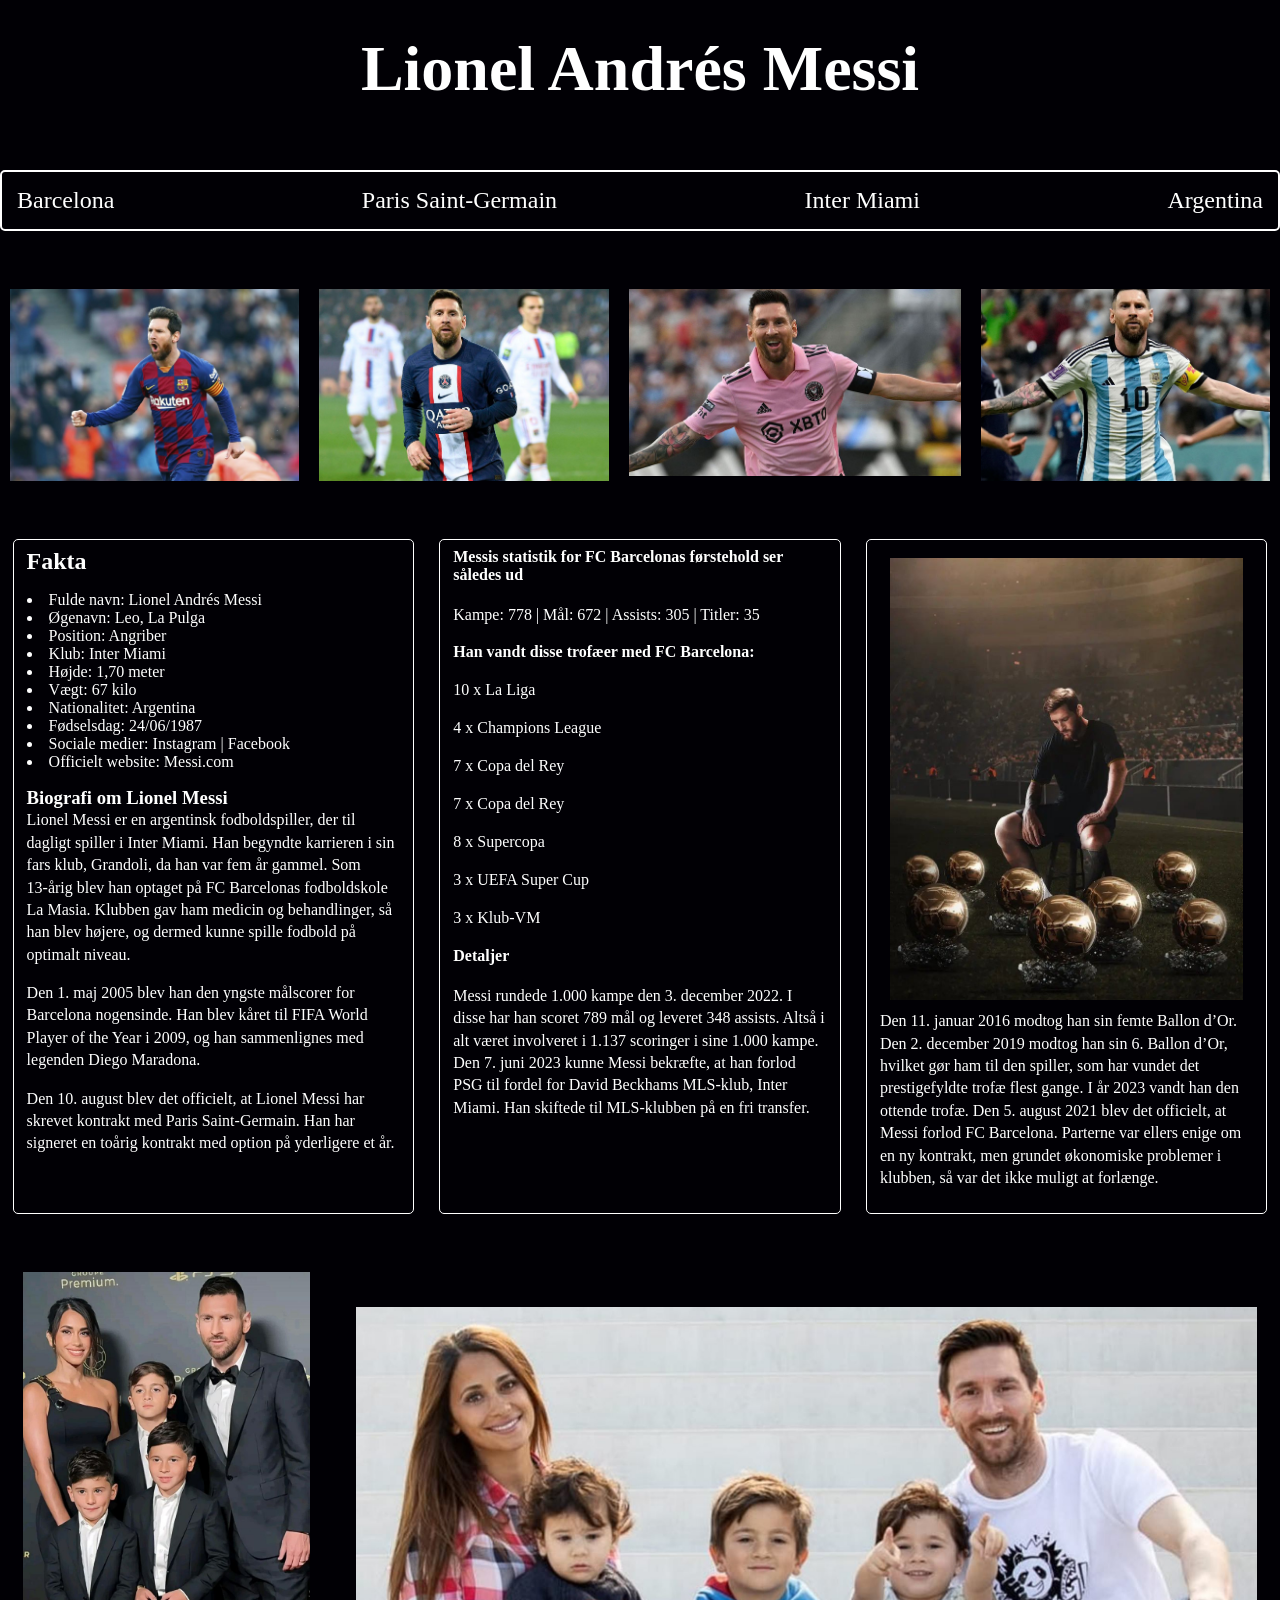
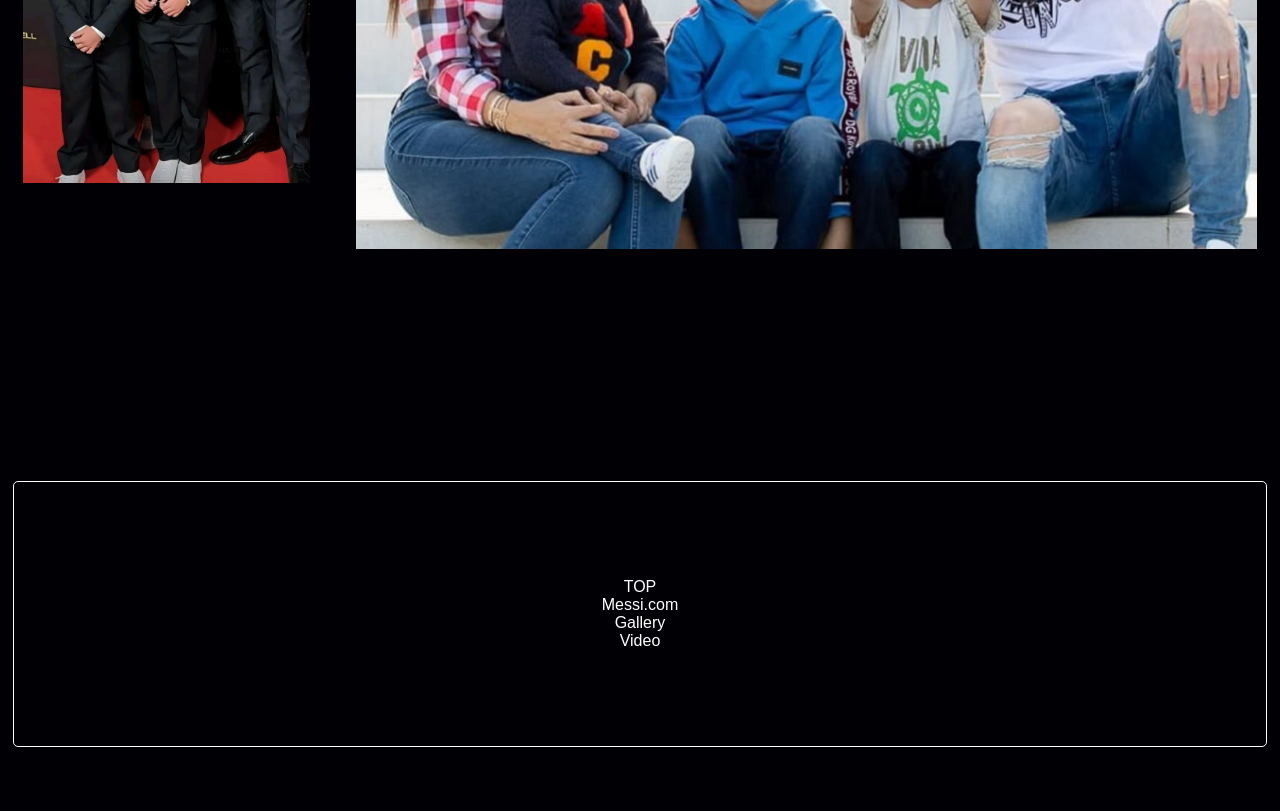
==== Messi_site/index.html @ be4ddac8 "First commit" ====
<!doctype html>
<html>

<head>
    <meta charset="UTF-8">
    <title>Lionel Messi</title>
    <link rel="stylesheet" type="text/css" href="Messi.css">
    <link rel="stylesheet" type="text/css" href="vid.css">
    <meta name="viewport" content="width=device-width, initial-scale=1.0">
</head>

<body>
    <div id="wrapper">

        <header>
            <h1> Lionel Andrés Messi</h1>
        </header>

        <nav>
            <ul>
                <li><a href="#">Barcelona</a></li>
                <li><a href="#"> Paris Saint-Germain</a></li>
                <li><a href="#">Inter Miami</a></li>
                <li><a href="#">Argentina</a></li>
            </ul>
        </nav>

        <main>
            <section>
                <div><img src="images/download.jpg" alt="barcelona"></div>
                <div><img src="images/230403095141-01-lionel-messi-booed-psg-040223.jpg" alt="PSG"></div>
                <div><img src="images/230816151359-lionel-messi-inter-miami.jpg" alt="Inter Miami"></div>
                <div><img src="images/skysports-lionel-messi-argentina_5995834.jpg" alt="Argentina"></div>
            </section>

            <article>
                <div class="flex1">
                    <h2> Fakta</h2>
                    <p>
                        <li> Fulde navn: Lionel Andrés Messi </li>
                        <li>Øgenavn: Leo, La Pulga </li>
                        <li> Position: Angriber </li>
                        <li>Klub: Inter Miami </li>
                        <li>Højde: 1,70 meter </li>
                        <li>Vægt: 67 kilo</li>
                        <li> Nationalitet: Argentina</li>
                        <li> Fødselsdag: 24/06/1987</li>
                        <li>Sociale medier: Instagram | Facebook</li>
                        <li>Officielt website: Messi.com </li>
                    </p>
                    <h3>Biografi om Lionel Messi</h3>

                    <p> Lionel Messi er en argentinsk fodboldspiller, der til dagligt spiller i Inter Miami. Han
                        begyndte
                        karrieren i
                        sin fars klub, Grandoli, da han var fem år gammel. Som 13-årig blev han optaget på FC Barcelonas
                        fodboldskole La Masia. Klubben gav ham medicin og
                        behandlinger, så han blev højere, og dermed kunne spille fodbold på optimalt niveau.

                    <p>
                        Den 1. maj 2005 blev han den yngste målscorer for Barcelona nogensinde. Han blev kåret til FIFA
                        World
                        Player of
                        the Year i 2009, og han sammenlignes med legenden Diego Maradona.
                    </p>

                    <p>
                        Den 10. august blev det officielt, at Lionel Messi har skrevet kontrakt med Paris Saint-Germain.
                        Han har signeret en toårig kontrakt med option på yderligere et år.
                    </p>

                </div>

                <div class="flex1">
                    <h4> Messis statistik for FC Barcelonas førstehold ser således ud</h4>

                    <p>
                        Kampe: 778 | Mål: 672 | Assists: 305 | Titler: 35
                    </p>

                    <h4>Han vandt disse trofæer med FC Barcelona:
                    </h4>

                    <ul>10 x La Liga </ul>
                    <ul>4 x Champions League </ul>
                    <ul>7 x Copa del Rey </ul>
                    <ul> 7 x Copa del Rey</ul>
                    <ul>8 x Supercopa </ul>
                    <ul>3 x UEFA Super Cup </ul>
                    <ul> 3 x Klub-VM </ul>

                    <h4>Detaljer</h4>

                    <p> Messi rundede 1.000 kampe den 3. december 2022. I disse har han scoret 789 mål og leveret 348
                        assists.
                        Altså i
                        alt været involveret i 1.137 scoringer i sine 1.000 kampe.

                        Den 7. juni 2023 kunne Messi bekræfte, at han forlod PSG til fordel for David Beckhams MLS-klub,
                        Inter
                        Miami.
                        Han skiftede til MLS-klubben på en fri transfer.
                    </p>
                </div>

                <div class="flex1">
                    <img src="images/7fdd337ec99fa6b82f56f2049040957b.jpg" width="450" height="705"
                        alt="Messi Balandor" />

                    <p>
                        Den 11. januar 2016 modtog han sin femte Ballon d’Or. Den 2. december 2019 modtog han sin 6.
                        Ballon d’Or, hvilket gør ham til den spiller, som har vundet det prestigefyldte trofæ flest
                        gange. I år 2023 vandt han den ottende trofæ. Den 5. august 2021 blev det officielt, at Messi
                        forlod FC Barcelona. Parterne var ellers enige om en ny kontrakt, men grundet økonomiske
                        problemer i klubben, så var det ikke muligt at forlænge.


                    </p>
                </div>
            </article>

            <section>
                <div class="flex1">
                    <img src="images/be1636845198751e6fae6a0f4adbdb58.jpg" alt="Family 1">
                </div>
                <div class="flex3">
                    <img src="images/11982286-0-image-a-85_1554678627989.jpg" alt="Family 1">
                </div>
            </section>
        </main>

        <footer>
            <a href="#" class="top">TOP</a>
            <a href="https://messi.com/" target="_blank" class="home-link">Messi.com</a>
            <a href="gallery.html"> Gallery</a>
            <a href="vid.html">Video </a>
        </footer>

    </div> <!-- end wrapper -->
</body>

</html>
---- Messi_site/Messi.css ----
@charset "utf-8";
/* CSS Document */
@import url(standard_flex.css);
body{
	background-color: #010005;
}
#wrapper{
	max-width:1280px;
	margin:0 auto;
	font-family:Cambria, Hoefler Text, Liberation Serif, Times, Times New Roman, serif;
	color:#FFF;
    overflow:auto;
}
h1{
	text-align:center;
	font-size:4em;
	margin:0.5em 0 1em;
}
nav{
	font-size:1.5em;
	margin-bottom:2em;
	
}
nav ul{
	/*display:???			
	justify-content: ???*/
	display: flex;
	justify-content: space-between;
	list-style: none;
}

a{
	color:#FFF;
	text-decoration: none;
}

section, article{
	/*display:???			
	justify-content: ???*/
	display: flex;
	justify-content: space-around;
	margin-bottom:2em;
	flex-direction: row;
}

div img {
  width: 100%;       /* fylder hele bredden af boksen */
  height: auto;      /* husk auto */
  
}


  h1,h2,h3,h4 { font-family:"Amatic sc", cursive;
}
img {
	width: 100%;
	height: auto; /* <--- husk auto ---- */
	object-fit: cover;
	display: flex;
	justify-content: space-around;
	margin: auto;
	padding: 10px;
}

article .flex1{
	margin:1em 1%;
	padding:0.5em 1%;
	border:solid 1px #FFF;			/* <--- FOR AT VISE EQUAL HEIGHT COLUMNS ---- */
	border-radius:5px;
}
p{
 line-height:1.4;                    /*<--- linjeafstand ---- */
}

h4 {
	margin-bottom: 20px;
}

div ul {
	margin-bottom: 20px;
}



body nav ul {

	border: 2px solid #ffffff ;      /* boksen rundt om alt */
  padding: 15px;                /* luft inde i boksen */
  background-color: #010005;     /* evt. baggrundsfarve */
  border-radius:5px;          /* runde hjørner (valgfrit) */
  width: 100%;                  /* fyld hele bredden */
  box-sizing: 100px;      
}
footer {
	margin:4em 1%;
	padding:6em;
	border:solid 1px #FFF;
	text-align:center;
	border-radius:5px;
	font-family: sans-serif;
	display: flex;
	flex-direction: column;
}




/* ------- MEDIA QUERIES: ----------*/
---- Messi_site/vid.css ----
.flex3 {
    position: relative;
    padding-bottom: 56.25%; /* - for 16:9 video*/
    /*padding-bottom: 75%;*/  /* - for 4:3 video*/
    padding-top: 35px;
    height: 0;
    overflow: hidden;
}
.flex3 iframe {
    position: absolute;
    top:0;
    left: 0;
    width: 100%;
    height: 100%;
    border: none; 
}
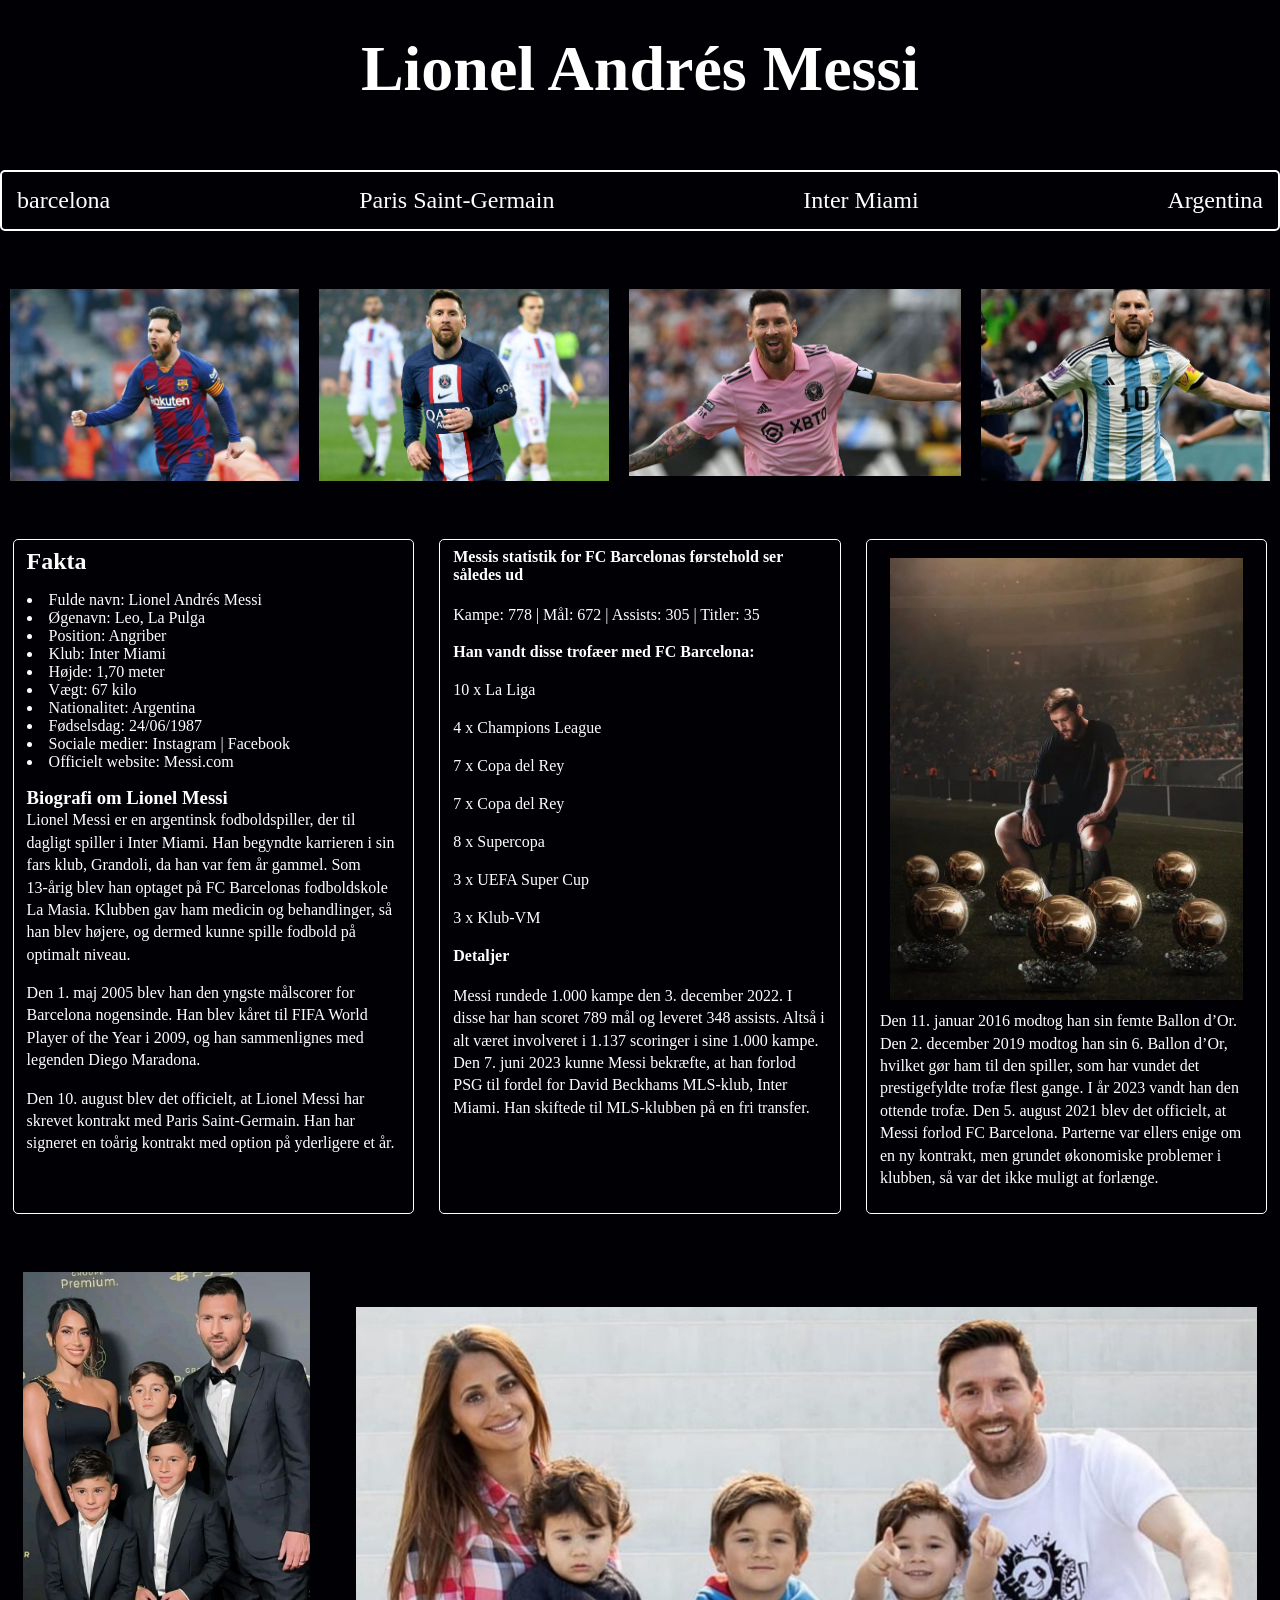
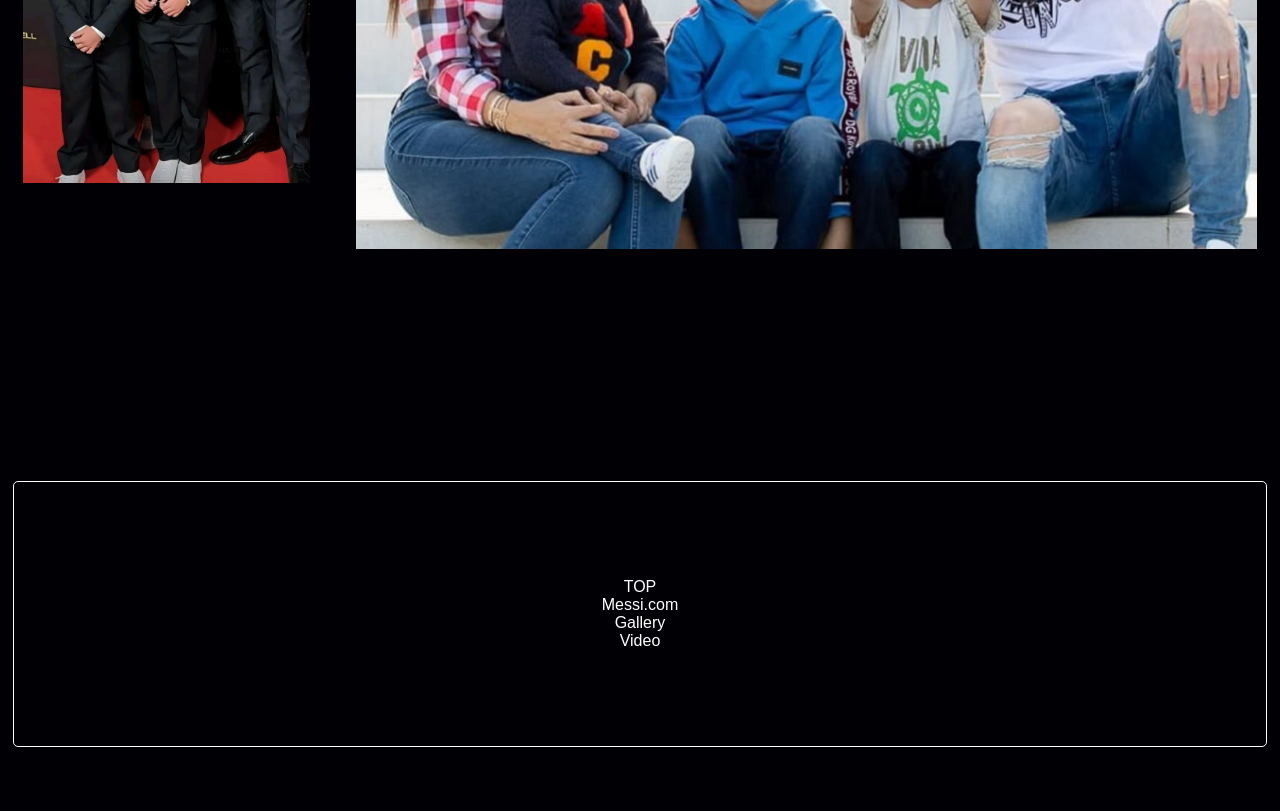
==== commit 52639815: "Update index.html" ====
--- a/Messi_site/index.html
+++ b/Messi_site/index.html
@@ -18,7 +18,7 @@
 
         <nav>
             <ul>
-                <li><a href="#">Barcelona</a></li>
+                <li><a href="#">barcelona</a></li>
                 <li><a href="#"> Paris Saint-Germain</a></li>
                 <li><a href="#">Inter Miami</a></li>
                 <li><a href="#">Argentina</a></li>
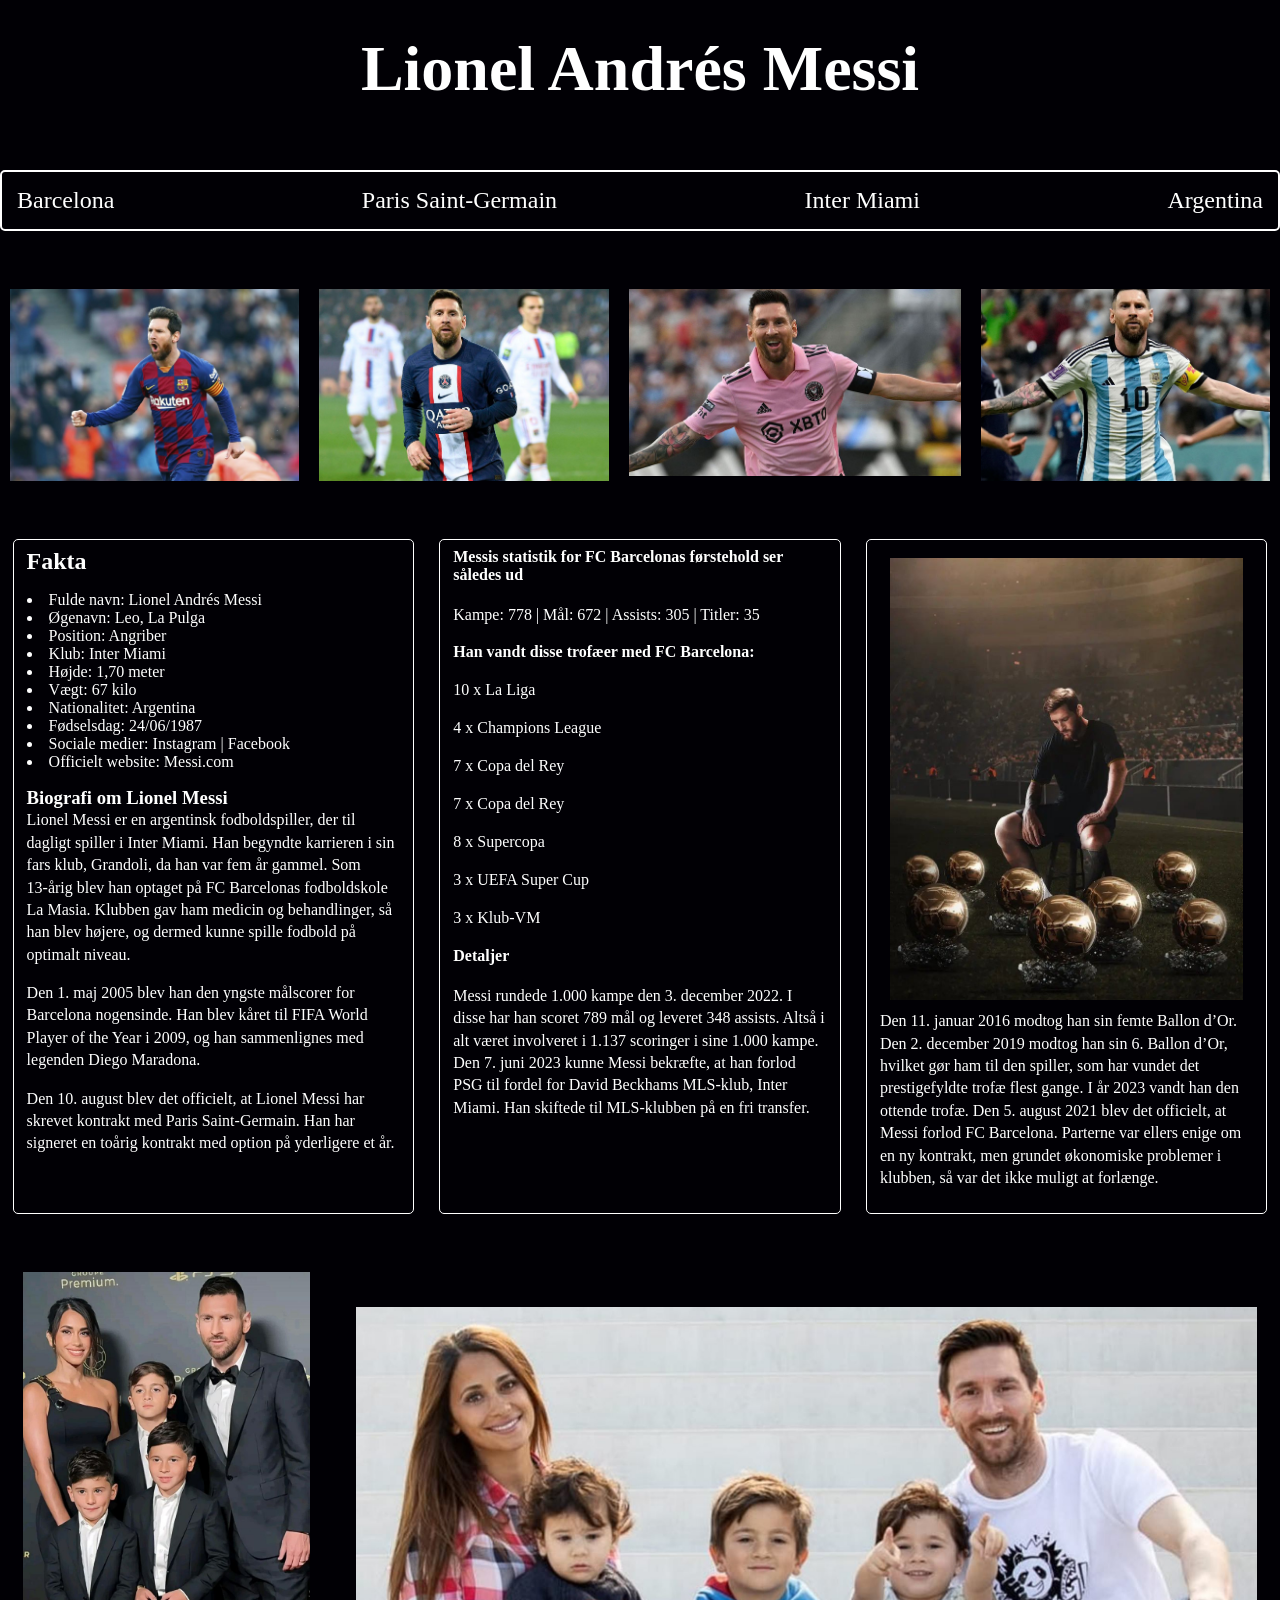
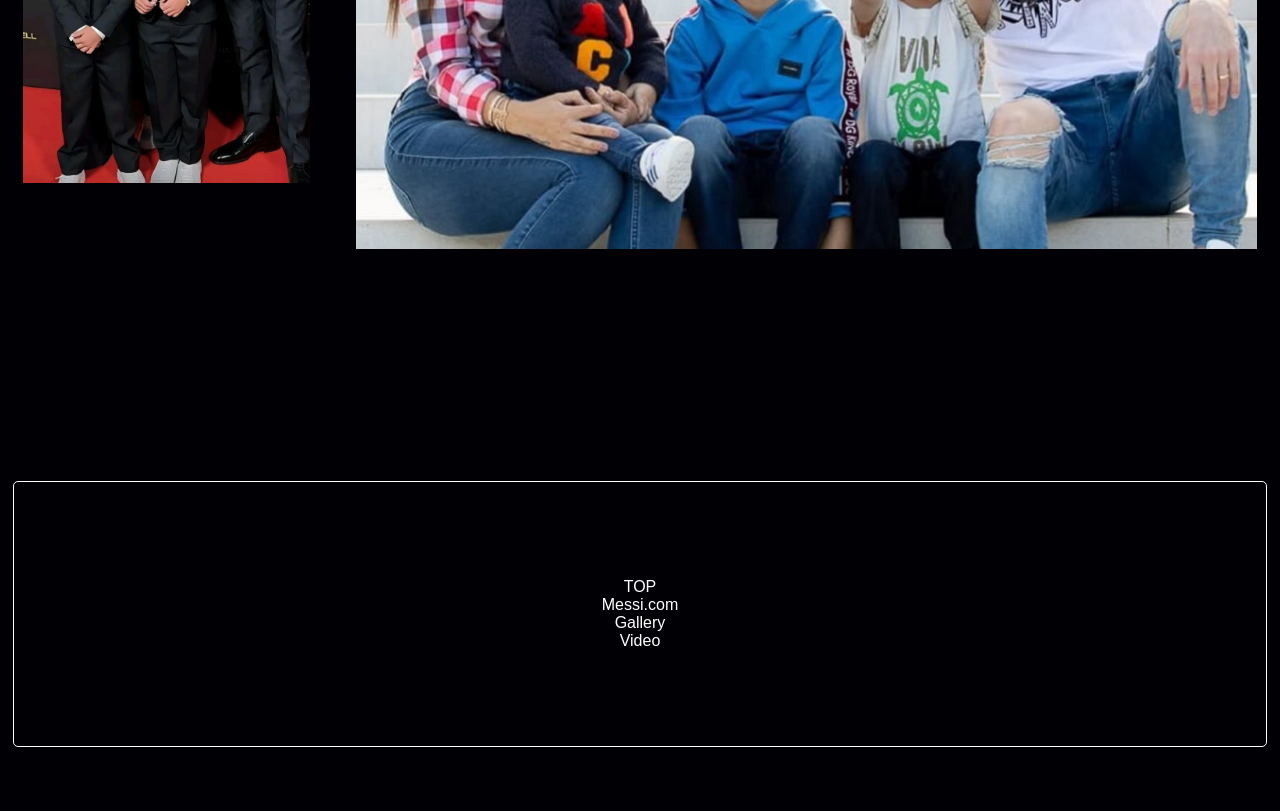
==== commit e7a233d1: "Update index.html" ====
--- a/Messi_site/index.html
+++ b/Messi_site/index.html
@@ -18,7 +18,7 @@
 
         <nav>
             <ul>
-                <li><a href="#">barcelona</a></li>
+                <li><a href="#">Barcelona</a></li>
                 <li><a href="#"> Paris Saint-Germain</a></li>
                 <li><a href="#">Inter Miami</a></li>
                 <li><a href="#">Argentina</a></li>
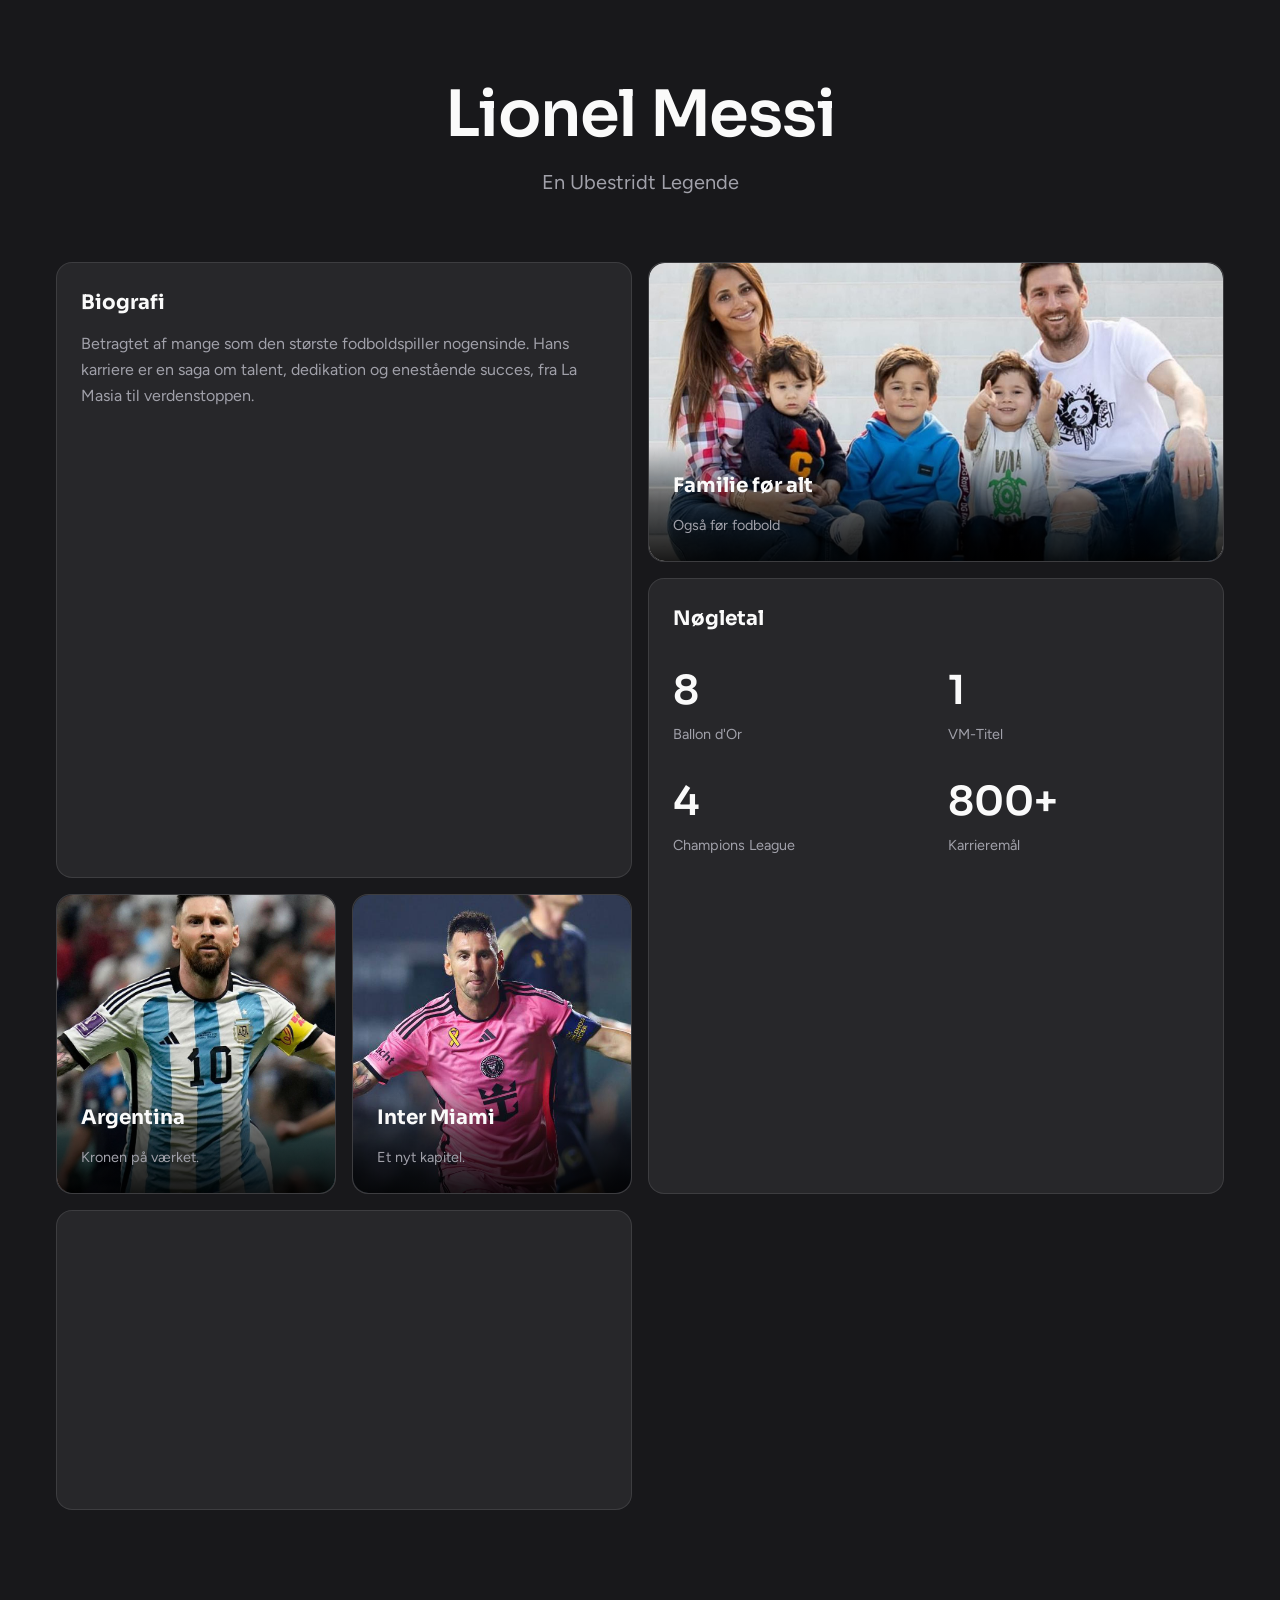
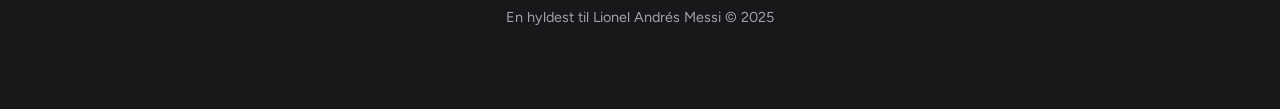
==== commit 66249240: "yes" ====
--- a/Messi_site/index.html
+++ b/Messi_site/index.html
@@ -1,142 +1,73 @@
 <!doctype html>
-<html>
-
+<html lang="da">
 <head>
     <meta charset="UTF-8">
-    <title>Lionel Messi</title>
-    <link rel="stylesheet" type="text/css" href="Messi.css">
-    <link rel="stylesheet" type="text/css" href="vid.css">
     <meta name="viewport" content="width=device-width, initial-scale=1.0">
+    <title>Lionel Messi | The 2025 Edition</title>
+    <link rel="stylesheet" href="style.css">
+    <link rel="preconnect" href="https://fonts.googleapis.com">
+    <link rel="preconnect" href="https://fonts.gstatic.com" crossorigin>
+    <link href="https://fonts.googleapis.com/css2?family=Figtree:wght@400;600&family=Sora:wght@600&display=swap" rel="stylesheet">
 </head>
-
 <body>
-    <div id="wrapper">
-
-        <header>
-            <h1> Lionel Andrés Messi</h1>
+    <div class="container">
+        <header class="main-header">
+            <h1>Lionel Messi</h1>
+            <h2>En Ubestridt Legende</h2>
         </header>
 
-        <nav>
-            <ul>
-                <li><a href="#">Barcelona</a></li>
-                <li><a href="#"> Paris Saint-Germain</a></li>
-                <li><a href="#">Inter Miami</a></li>
-                <li><a href="#">Argentina</a></li>
-            </ul>
-        </nav>
+        <main class="bento-grid">
+            
+            <div class="bento-item" id="bio">
+                <h3>Biografi</h3>
+                <p>Betragtet af mange som den største fodboldspiller nogensinde. Hans karriere er en saga om talent, dedikation og enestående succes, fra La Masia til verdenstoppen.</p>
+            </div>
 
-        <main>
-            <section>
-                <div><img src="images/download.jpg" alt="barcelona"></div>
-                <div><img src="images/230403095141-01-lionel-messi-booed-psg-040223.jpg" alt="PSG"></div>
-                <div><img src="images/230816151359-lionel-messi-inter-miami.jpg" alt="Inter Miami"></div>
-                <div><img src="images/skysports-lionel-messi-argentina_5995834.jpg" alt="Argentina"></div>
-            </section>
+            <div class="bento-item has-image" id="barcelona">
+                <img src="images/11982286-0-image-a-85_1554678627989.jpg" alt="Familien Messi">s
+                <div class="card-content">
+                    <h3>Familie før alt</h3>
+                    <p>Også før fodbold</p>
+                </div>
+            </div>
 
-            <article>
-                <div class="flex1">
-                    <h2> Fakta</h2>
-                    <p>
-                        <li> Fulde navn: Lionel Andrés Messi </li>
-                        <li>Øgenavn: Leo, La Pulga </li>
-                        <li> Position: Angriber </li>
-                        <li>Klub: Inter Miami </li>
-                        <li>Højde: 1,70 meter </li>
-                        <li>Vægt: 67 kilo</li>
-                        <li> Nationalitet: Argentina</li>
-                        <li> Fødselsdag: 24/06/1987</li>
-                        <li>Sociale medier: Instagram | Facebook</li>
-                        <li>Officielt website: Messi.com </li>
-                    </p>
-                    <h3>Biografi om Lionel Messi</h3>
+            <div class="bento-item" id="stats">
+                <h3>Nøgletal</h3>
+                <div class="stat-grid">
+                    <div><span>8</span><p>Ballon d'Or</p></div>
+                    <div><span>1</span><p>VM-Titel</p></div>
+                    <div><span>4</span><p>Champions League</p></div>
+                    <div><span>800+</span><p>Karrieremål</p></div>
+                </div>
+            </div>
+            
+            <div class="bento-item has-image" id="argentina">
+                 <img src="images/skysports-lionel-messi-argentina_5995834.jpg" alt="Messi jubler for Argentina">
+                 <div class="card-content">
+                    <h3>Argentina</h3>
+                    <p>Kronen på værket.</p>
+                </div>
+            </div>
 
-                    <p> Lionel Messi er en argentinsk fodboldspiller, der til dagligt spiller i Inter Miami. Han
-                        begyndte
-                        karrieren i
-                        sin fars klub, Grandoli, da han var fem år gammel. Som 13-årig blev han optaget på FC Barcelonas
-                        fodboldskole La Masia. Klubben gav ham medicin og
-                        behandlinger, så han blev højere, og dermed kunne spille fodbold på optimalt niveau.
+            <div class="bento-item has-image" id="miami">
+                 <img src="images/3ebc72e0-7320-11ef-ba9a-01dc5b04cf6a.jpg" alt="Messi i Inter Miami-trøje">
+                 <div class="card-content">
+                    <h3>Inter Miami</h3>
+                    <p>Et nyt kapitel.</p>
+                </div>
+            </div>
 
-                    <p>
-                        Den 1. maj 2005 blev han den yngste målscorer for Barcelona nogensinde. Han blev kåret til FIFA
-                        World
-                        Player of
-                        the Year i 2009, og han sammenlignes med legenden Diego Maradona.
-                    </p>
+            <div class="bento-item" id="video">
+                <div class="video-wrapper">
+                    <iframe src="https://www.youtube.com/embed/ysKktnd8KvU" allowfullscreen loading="lazy"></iframe>
+                </div>
+            </div>
 
-                    <p>
-                        Den 10. august blev det officielt, at Lionel Messi har skrevet kontrakt med Paris Saint-Germain.
-                        Han har signeret en toårig kontrakt med option på yderligere et år.
-                    </p>
-
-                </div>
-
-                <div class="flex1">
-                    <h4> Messis statistik for FC Barcelonas førstehold ser således ud</h4>
-
-                    <p>
-                        Kampe: 778 | Mål: 672 | Assists: 305 | Titler: 35
-                    </p>
-
-                    <h4>Han vandt disse trofæer med FC Barcelona:
-                    </h4>
-
-                    <ul>10 x La Liga </ul>
-                    <ul>4 x Champions League </ul>
-                    <ul>7 x Copa del Rey </ul>
-                    <ul> 7 x Copa del Rey</ul>
-                    <ul>8 x Supercopa </ul>
-                    <ul>3 x UEFA Super Cup </ul>
-                    <ul> 3 x Klub-VM </ul>
-
-                    <h4>Detaljer</h4>
-
-                    <p> Messi rundede 1.000 kampe den 3. december 2022. I disse har han scoret 789 mål og leveret 348
-                        assists.
-                        Altså i
-                        alt været involveret i 1.137 scoringer i sine 1.000 kampe.
-
-                        Den 7. juni 2023 kunne Messi bekræfte, at han forlod PSG til fordel for David Beckhams MLS-klub,
-                        Inter
-                        Miami.
-                        Han skiftede til MLS-klubben på en fri transfer.
-                    </p>
-                </div>
-
-                <div class="flex1">
-                    <img src="images/7fdd337ec99fa6b82f56f2049040957b.jpg" width="450" height="705"
-                        alt="Messi Balandor" />
-
-                    <p>
-                        Den 11. januar 2016 modtog han sin femte Ballon d’Or. Den 2. december 2019 modtog han sin 6.
-                        Ballon d’Or, hvilket gør ham til den spiller, som har vundet det prestigefyldte trofæ flest
-                        gange. I år 2023 vandt han den ottende trofæ. Den 5. august 2021 blev det officielt, at Messi
-                        forlod FC Barcelona. Parterne var ellers enige om en ny kontrakt, men grundet økonomiske
-                        problemer i klubben, så var det ikke muligt at forlænge.
-
-
-                    </p>
-                </div>
-            </article>
-
-            <section>
-                <div class="flex1">
-                    <img src="images/be1636845198751e6fae6a0f4adbdb58.jpg" alt="Family 1">
-                </div>
-                <div class="flex3">
-                    <img src="images/11982286-0-image-a-85_1554678627989.jpg" alt="Family 1">
-                </div>
-            </section>
         </main>
 
-        <footer>
-            <a href="#" class="top">TOP</a>
-            <a href="https://messi.com/" target="_blank" class="home-link">Messi.com</a>
-            <a href="gallery.html"> Gallery</a>
-            <a href="vid.html">Video </a>
+        <footer class="main-footer">
+            <p>En hyldest til Lionel Andrés Messi &copy; 2025</p>
         </footer>
-
-    </div> <!-- end wrapper -->
+    </div>
 </body>
-
 </html>
--- a/Messi_site/style.css
+++ b/Messi_site/style.css
@@ -0,0 +1,242 @@
+:root {
+   
+    --background: #18181B; 
+    --surface: #27272A;   
+    --text-primary: #FAFAFA;
+    --text-secondary: #A1A1AA; 
+    --border-color: rgba(250, 250, 250, 0.1);
+
+    --font-heading: 'Sora', sans-serif;
+    --font-body: 'Figtree', sans-serif;
+}
+
+@keyframes fadeInUp {
+    from {
+        opacity: 0;
+        transform: translateY(20px);
+    }
+    to {
+        opacity: 1;
+        transform: translateY(0);
+    }
+}
+
+* {
+    margin: 0;
+    padding: 0;
+    box-sizing: border-box;
+}
+
+body {
+    font-family: var(--font-body);
+    background-color: var(--background);
+    color: var(--text-primary);
+    line-height: 1.6;
+    -webkit-font-smoothing: antialiased;
+    text-rendering: optimizeSpeed;
+}
+
+.container {
+    max-width: 1200px;
+    margin: 0 auto;
+    padding: 2rem 1rem;
+}
+
+.main-header {
+    text-align: center;
+    margin-block: 2rem 4rem;
+}
+
+.main-header h1 {
+    font-family: var(--font-heading);
+    font-size: clamp(2.5rem, 5vw, 4rem); 
+    font-weight: 600;
+    letter-spacing: -0.02em;
+}
+
+.main-header h2 {
+    font-size: clamp(1rem, 2vw, 1.25rem);
+    font-weight: 400;
+    color: var(--text-secondary);
+}
+
+
+.bento-grid {
+    display: grid;
+    grid-template-columns: repeat(4, 1fr);
+    grid-auto-rows: minmax(300px, auto);
+    gap: 1rem;
+}
+
+.bento-item {
+    background-color: var(--surface);
+    border: 1px solid var(--border-color);
+    border-radius: 16px;
+    padding: 1.5rem;
+    position: relative;
+    overflow: hidden;
+    transition: background-color 0.3s ease, border-color 0.3s ease;
+    
+  
+    animation: fadeInUp 0.6s ease-out forwards;
+    opacity: 0; 
+}
+
+.bento-item:hover {
+    background-color: #2f2f33;
+    border-color: rgba(250, 250, 250, 0.2);
+}
+
+
+#bio {
+    grid-column: span 2;
+    grid-row: span 2;
+}
+#barcelona { grid-column: span 2; }
+#stats { grid-column: span 2; grid-row: span 2; }
+#argentina { grid-column: span 1; }
+#miami { grid-column: span 1; }
+#video { 
+    grid-column: span 2; 
+    padding: 0;
+    min-height: 300px;
+}
+
+/* Image cards styling */
+.has-image {
+    position: relative;
+    padding: 0;
+    display: flex;
+    flex-direction: column;
+    justify-content: flex-end;
+}
+
+.has-image::before {
+    content: '';
+    position: absolute;
+    top: 0;
+    left: 0;
+    width: 100%;
+    height: 100%;
+    background-image: inherit;
+    background-size: cover;
+    background-position: center;
+    filter: blur(20px);
+    opacity: 0.3;
+    z-index: 1;
+    border-radius: 16px;
+}
+
+.has-image img {
+    position: absolute;
+    top: 0;
+    left: 0;
+    width: 100%;
+    height: 100%;
+    object-fit: cover; 
+    object-position: center top; 
+    border-radius: 16px;
+    z-index: 2;
+}
+
+
+#barcelona img {
+    object-position: center center;
+}
+
+#argentina img {
+    object-position: center top;
+}
+
+#miami img {
+    object-position: center center;
+}
+
+.card-content {
+    position: relative;
+    z-index: 3;
+    padding: 1.5rem;
+    background: linear-gradient(to top, rgba(0,0,0,0.9) 0%, rgba(0,0,0,0.6) 50%, transparent 100%);
+    border-radius: 0 0 16px 16px;
+}
+
+.card-content h3 { 
+    font-family: var(--font-heading); 
+    font-size: 1.1rem;
+    margin-bottom: 0.5rem;
+}
+
+.card-content p { 
+    font-size: 0.9rem; 
+    color: var(--text-secondary); 
+}
+
+
+.bento-item h3 {
+    font-family: var(--font-heading);
+    margin-bottom: 0.75rem;
+    font-size: 1.25rem;
+}
+.bento-item p { 
+    color: var(--text-secondary); 
+}
+
+.stat-grid {
+    display: grid;
+    grid-template-columns: 1fr 1fr;
+    gap: 1.5rem;
+    margin-top: 1.5rem;
+}
+.stat-grid span {
+    font-size: 2.5rem;
+    font-weight: 600;
+    font-family: var(--font-heading);
+}
+.stat-grid p {
+    font-size: 0.9rem;
+    color: var(--text-secondary);
+}
+
+
+.video-wrapper {
+    position: relative;
+    width: 100%;
+    height: 100%;
+    min-height: 250px;
+}
+
+.video-wrapper iframe {
+    position: absolute;
+    top: 0;
+    left: 0;
+    width: 100%;
+    height: 100%;
+    border: none;
+    border-radius: 16px;
+}
+
+.main-footer {
+    text-align: center;
+    padding: 3rem 0;
+    margin-top: 3rem;
+    color: var(--text-secondary);
+    font-size: 0.9rem;
+}
+
+/* Responsivt design for mobil */
+@media (max-width: 768px) {
+    .container { 
+        padding: 1rem 0.5rem; 
+    }
+    .bento-grid {
+        grid-template-columns: 1fr; 
+    }
+   
+    .bento-item { 
+        grid-column: span 1 !important; 
+        grid-row: span 1 !important; 
+    }
+    #video {
+        min-height: 200px;
+    }
+}
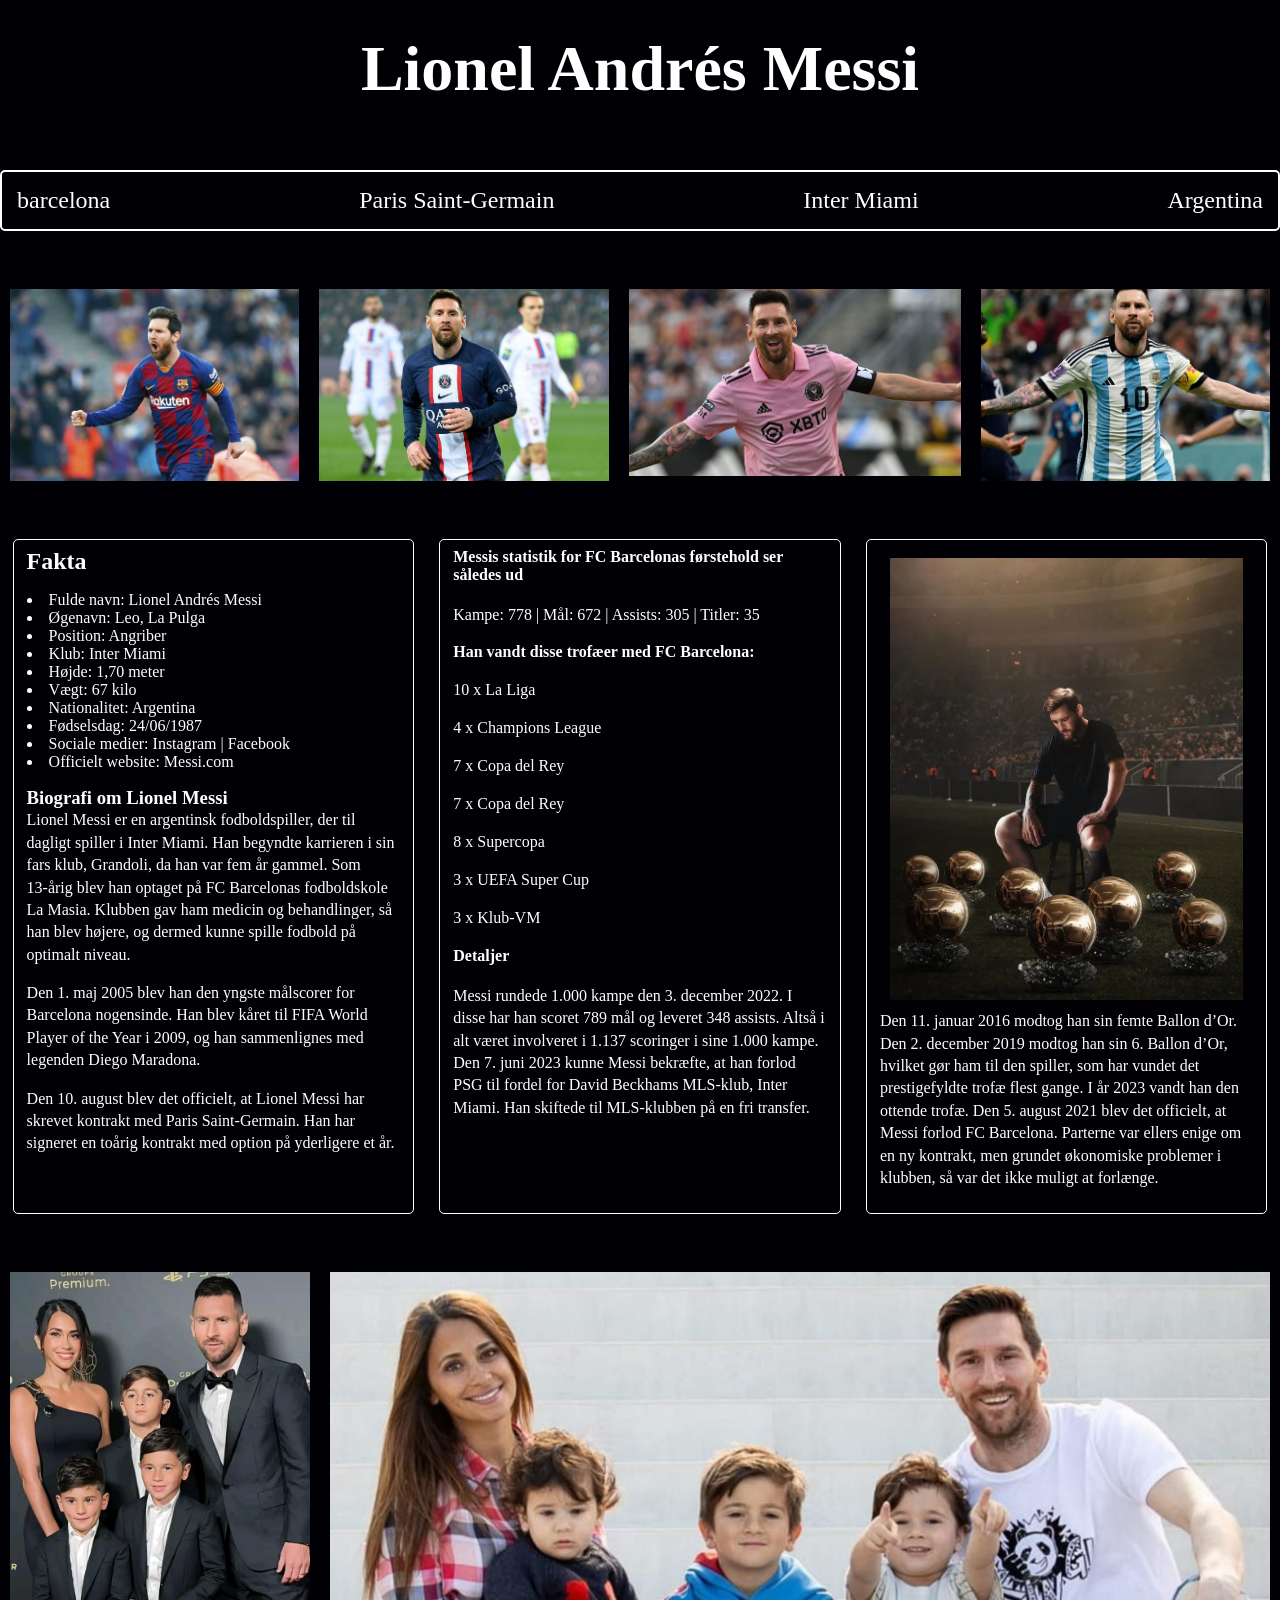
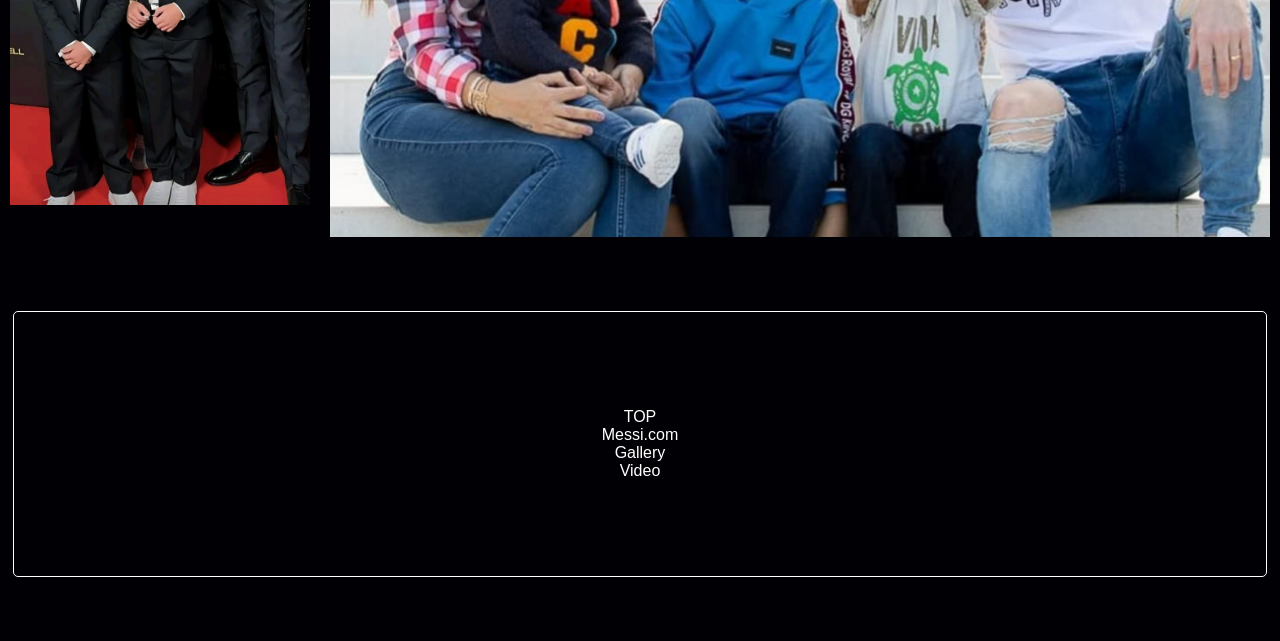
==== commit 821771e8: "Update index.html" ====
--- a/Messi_site/index.html
+++ b/Messi_site/index.html
@@ -1,73 +1,141 @@
 <!doctype html>
-<html lang="da">
+<html>
+
 <head>
     <meta charset="UTF-8">
+    <title>Lionel Messi</title>
+    <link rel="stylesheet" type="text/css" href="Messi.css">
     <meta name="viewport" content="width=device-width, initial-scale=1.0">
-    <title>Lionel Messi | The 2025 Edition</title>
-    <link rel="stylesheet" href="style.css">
-    <link rel="preconnect" href="https://fonts.googleapis.com">
-    <link rel="preconnect" href="https://fonts.gstatic.com" crossorigin>
-    <link href="https://fonts.googleapis.com/css2?family=Figtree:wght@400;600&family=Sora:wght@600&display=swap" rel="stylesheet">
 </head>
+
 <body>
-    <div class="container">
-        <header class="main-header">
-            <h1>Lionel Messi</h1>
-            <h2>En Ubestridt Legende</h2>
+    <div id="wrapper">
+
+        <header>
+            <h1> Lionel Andrés Messi</h1>
         </header>
 
-        <main class="bento-grid">
-            
-            <div class="bento-item" id="bio">
-                <h3>Biografi</h3>
-                <p>Betragtet af mange som den største fodboldspiller nogensinde. Hans karriere er en saga om talent, dedikation og enestående succes, fra La Masia til verdenstoppen.</p>
-            </div>
+        <nav>
+            <ul>
+                <li><a href="#">barcelona</a></li>
+                <li><a href="#"> Paris Saint-Germain</a></li>
+                <li><a href="#">Inter Miami</a></li>
+                <li><a href="#">Argentina</a></li>
+            </ul>
+        </nav>
 
-            <div class="bento-item has-image" id="barcelona">
-                <img src="images/11982286-0-image-a-85_1554678627989.jpg" alt="Familien Messi">s
-                <div class="card-content">
-                    <h3>Familie før alt</h3>
-                    <p>Også før fodbold</p>
+        <main>
+            <section>
+                <div><img src="images/download.jpg" alt="barcelona"></div>
+                <div><img src="images/230403095141-01-lionel-messi-booed-psg-040223.jpg" alt="PSG"></div>
+                <div><img src="images/230816151359-lionel-messi-inter-miami.jpg" alt="Inter Miami"></div>
+                <div><img src="images/skysports-lionel-messi-argentina_5995834.jpg" alt="Argentina"></div>
+            </section>
+
+            <article>
+                <div class="flex1">
+                    <h2> Fakta</h2>
+                    <p>
+                        <li> Fulde navn: Lionel Andrés Messi </li>
+                        <li>Øgenavn: Leo, La Pulga </li>
+                        <li> Position: Angriber </li>
+                        <li>Klub: Inter Miami </li>
+                        <li>Højde: 1,70 meter </li>
+                        <li>Vægt: 67 kilo</li>
+                        <li> Nationalitet: Argentina</li>
+                        <li> Fødselsdag: 24/06/1987</li>
+                        <li>Sociale medier: Instagram | Facebook</li>
+                        <li>Officielt website: Messi.com </li>
+                    </p>
+                    <h3>Biografi om Lionel Messi</h3>
+
+                    <p> Lionel Messi er en argentinsk fodboldspiller, der til dagligt spiller i Inter Miami. Han
+                        begyndte
+                        karrieren i
+                        sin fars klub, Grandoli, da han var fem år gammel. Som 13-årig blev han optaget på FC Barcelonas
+                        fodboldskole La Masia. Klubben gav ham medicin og
+                        behandlinger, så han blev højere, og dermed kunne spille fodbold på optimalt niveau.
+
+                    <p>
+                        Den 1. maj 2005 blev han den yngste målscorer for Barcelona nogensinde. Han blev kåret til FIFA
+                        World
+                        Player of
+                        the Year i 2009, og han sammenlignes med legenden Diego Maradona.
+                    </p>
+
+                    <p>
+                        Den 10. august blev det officielt, at Lionel Messi har skrevet kontrakt med Paris Saint-Germain.
+                        Han har signeret en toårig kontrakt med option på yderligere et år.
+                    </p>
+
                 </div>
-            </div>
 
-            <div class="bento-item" id="stats">
-                <h3>Nøgletal</h3>
-                <div class="stat-grid">
-                    <div><span>8</span><p>Ballon d'Or</p></div>
-                    <div><span>1</span><p>VM-Titel</p></div>
-                    <div><span>4</span><p>Champions League</p></div>
-                    <div><span>800+</span><p>Karrieremål</p></div>
+                <div class="flex1">
+                    <h4> Messis statistik for FC Barcelonas førstehold ser således ud</h4>
+
+                    <p>
+                        Kampe: 778 | Mål: 672 | Assists: 305 | Titler: 35
+                    </p>
+
+                    <h4>Han vandt disse trofæer med FC Barcelona:
+                    </h4>
+
+                    <ul>10 x La Liga </ul>
+                    <ul>4 x Champions League </ul>
+                    <ul>7 x Copa del Rey </ul>
+                    <ul> 7 x Copa del Rey</ul>
+                    <ul>8 x Supercopa </ul>
+                    <ul>3 x UEFA Super Cup </ul>
+                    <ul> 3 x Klub-VM </ul>
+
+                    <h4>Detaljer</h4>
+
+                    <p> Messi rundede 1.000 kampe den 3. december 2022. I disse har han scoret 789 mål og leveret 348
+                        assists.
+                        Altså i
+                        alt været involveret i 1.137 scoringer i sine 1.000 kampe.
+
+                        Den 7. juni 2023 kunne Messi bekræfte, at han forlod PSG til fordel for David Beckhams MLS-klub,
+                        Inter
+                        Miami.
+                        Han skiftede til MLS-klubben på en fri transfer.
+                    </p>
                 </div>
-            </div>
-            
-            <div class="bento-item has-image" id="argentina">
-                 <img src="images/skysports-lionel-messi-argentina_5995834.jpg" alt="Messi jubler for Argentina">
-                 <div class="card-content">
-                    <h3>Argentina</h3>
-                    <p>Kronen på værket.</p>
+
+                <div class="flex1">
+                    <img src="images/7fdd337ec99fa6b82f56f2049040957b.jpg" width="450" height="705"
+                        alt="Messi Balandor" />
+
+                    <p>
+                        Den 11. januar 2016 modtog han sin femte Ballon d’Or. Den 2. december 2019 modtog han sin 6.
+                        Ballon d’Or, hvilket gør ham til den spiller, som har vundet det prestigefyldte trofæ flest
+                        gange. I år 2023 vandt han den ottende trofæ. Den 5. august 2021 blev det officielt, at Messi
+                        forlod FC Barcelona. Parterne var ellers enige om en ny kontrakt, men grundet økonomiske
+                        problemer i klubben, så var det ikke muligt at forlænge.
+
+
+                    </p>
                 </div>
-            </div>
+            </article>
 
-            <div class="bento-item has-image" id="miami">
-                 <img src="images/3ebc72e0-7320-11ef-ba9a-01dc5b04cf6a.jpg" alt="Messi i Inter Miami-trøje">
-                 <div class="card-content">
-                    <h3>Inter Miami</h3>
-                    <p>Et nyt kapitel.</p>
+            <section>
+                <div class="flex1">
+                    <img src="images/be1636845198751e6fae6a0f4adbdb58.jpg" alt="Family 1">
                 </div>
-            </div>
-
-            <div class="bento-item" id="video">
-                <div class="video-wrapper">
-                    <iframe src="https://www.youtube.com/embed/ysKktnd8KvU" allowfullscreen loading="lazy"></iframe>
+                <div class="flex3">
+                    <img src="images/11982286-0-image-a-85_1554678627989.jpg" alt="Family 1">
                 </div>
-            </div>
-
+            </section>
         </main>
 
-        <footer class="main-footer">
-            <p>En hyldest til Lionel Andrés Messi &copy; 2025</p>
+        <footer>
+            <a href="#" class="top">TOP</a>
+            <a href="https://messi.com/" target="_blank" class="home-link">Messi.com</a>
+            <a href="gallery.html"> Gallery</a>
+            <a href="vid.html">Video </a>
         </footer>
-    </div>
+
+    </div> <!-- end wrapper -->
 </body>
+
 </html>
--- a/Messi_site/Messi.css
+++ b/Messi_site/Messi.css
@@ -0,0 +1,110 @@
+@charset "utf-8";
+/* CSS Document */
+@import url(standard_flex.css);
+body{
+	background-color: #010005;
+}
+#wrapper{
+	max-width:1280px;
+	margin:0 auto;
+	font-family:Cambria, Hoefler Text, Liberation Serif, Times, Times New Roman, serif;
+	color:#FFF;
+    overflow:auto;
+}
+h1{
+	text-align:center;
+	font-size:4em;
+	margin:0.5em 0 1em;
+}
+nav{
+	font-size:1.5em;
+	margin-bottom:2em;
+	
+}
+nav ul{
+	/*display:???			
+	justify-content: ???*/
+	display: flex;
+	justify-content: space-between;
+	list-style: none;
+}
+
+a{
+	color:#FFF;
+	text-decoration: none;
+}
+
+section, article{
+	/*display:???			
+	justify-content: ???*/
+	display: flex;
+	justify-content: space-around;
+	margin-bottom:2em;
+	flex-direction: row;
+}
+
+div img {
+  width: 100%;       /* fylder hele bredden af boksen */
+  height: auto;      /* husk auto */
+  
+}
+
+
+  h1,h2,h3,h4 { font-family:"Amatic sc", cursive;
+}
+img {
+	width: 100%;
+	height: auto; /* <--- husk auto ---- */
+	object-fit: cover;
+	display: flex;
+	justify-content: space-around;
+	margin: auto;
+	padding: 10px;
+}
+
+article .flex1{
+	margin:1em 1%;
+	padding:0.5em 1%;
+	border:solid 1px #FFF;			/* <--- FOR AT VISE EQUAL HEIGHT COLUMNS ---- */
+	border-radius:5px;
+}
+p{
+ line-height:1.4;                    /*<--- linjeafstand ---- */
+}
+
+h4 {
+	margin-bottom: 20px;
+}
+
+div ul {
+	margin-bottom: 20px;
+}
+
+
+
+body nav ul {
+
+	border: 2px solid #ffffff ;      /* boksen rundt om alt */
+  padding: 15px;                /* luft inde i boksen */
+  background-color: #010005;     /* evt. baggrundsfarve */
+  border-radius:5px;          /* runde hjørner (valgfrit) */
+  width: 100%;                  /* fyld hele bredden */
+  box-sizing: 100px;      
+}
+footer {
+	margin:4em 1%;
+	padding:6em;
+	border:solid 1px #FFF;
+	text-align:center;
+	border-radius:5px;
+	font-family: sans-serif;
+	display: flex;
+	flex-direction: column;
+}
+
+
+
+
+
+/* ------- MEDIA QUERIES: ----------*/
+
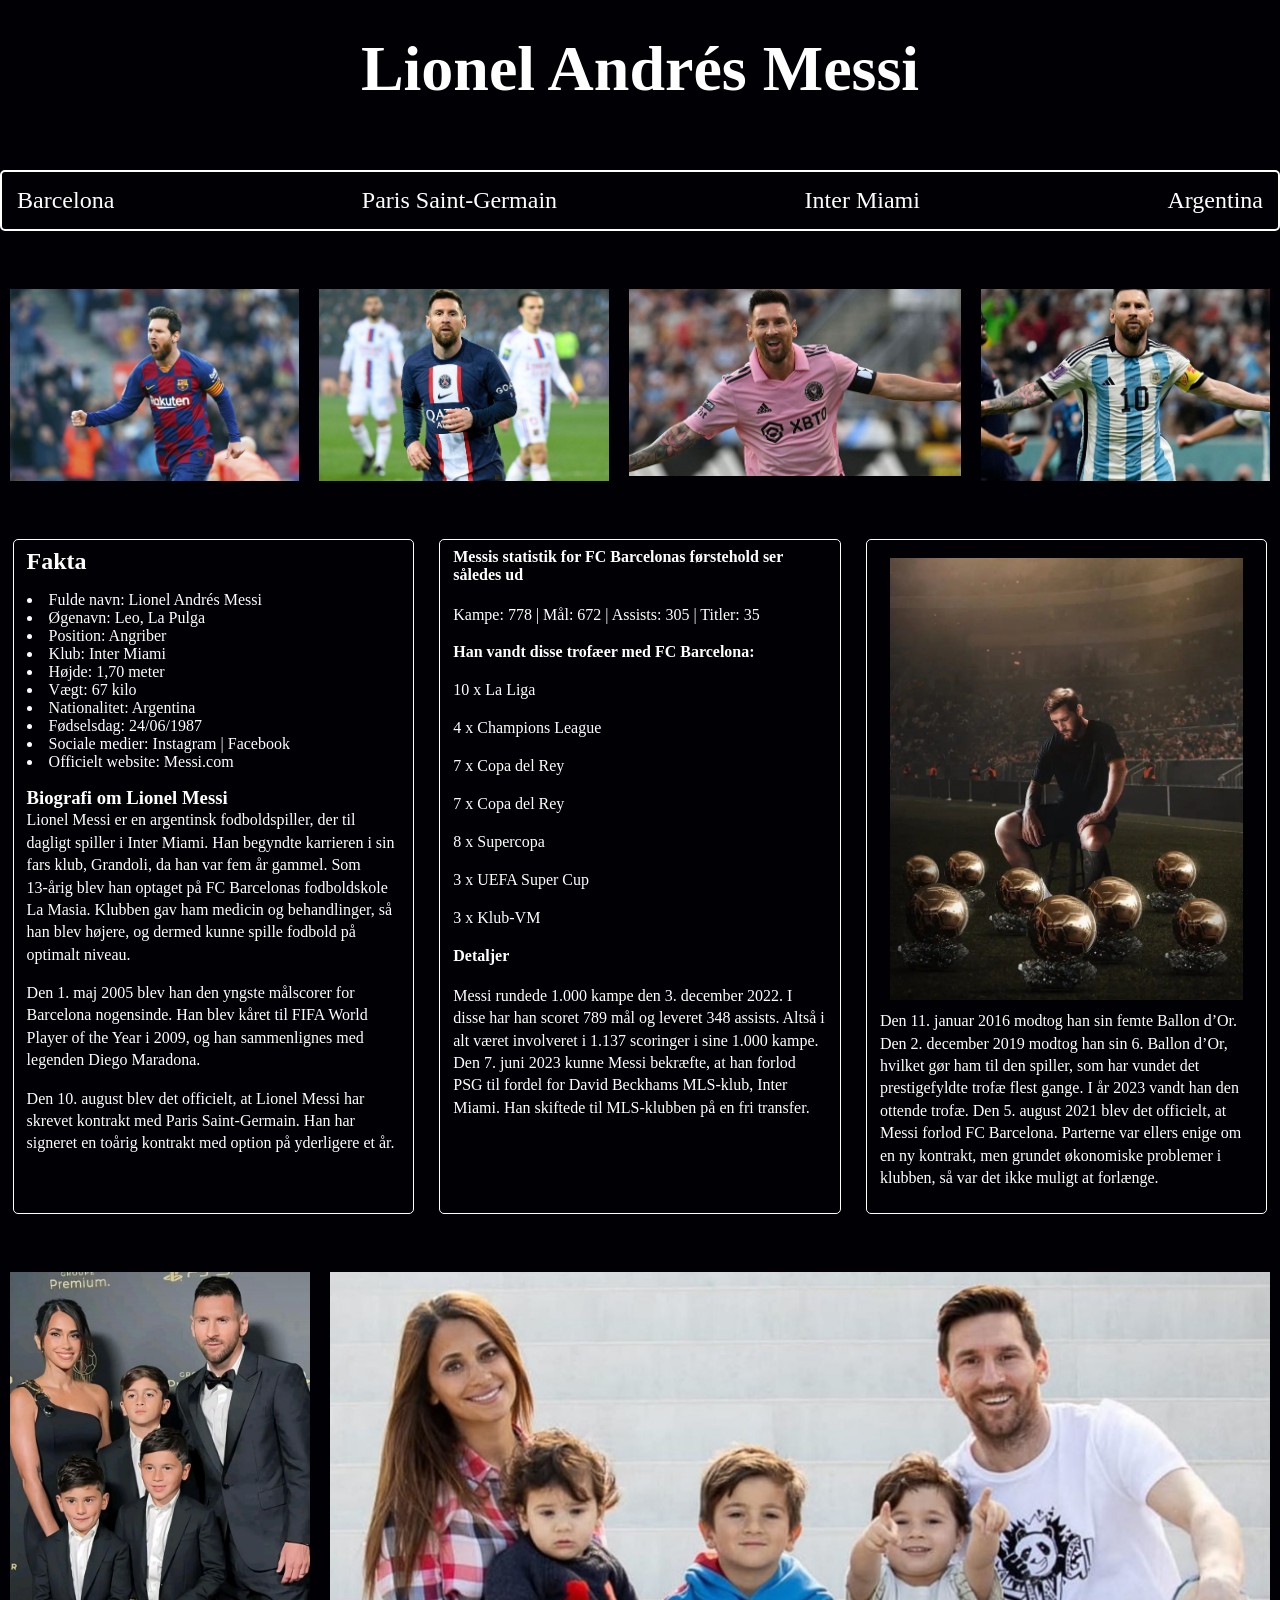
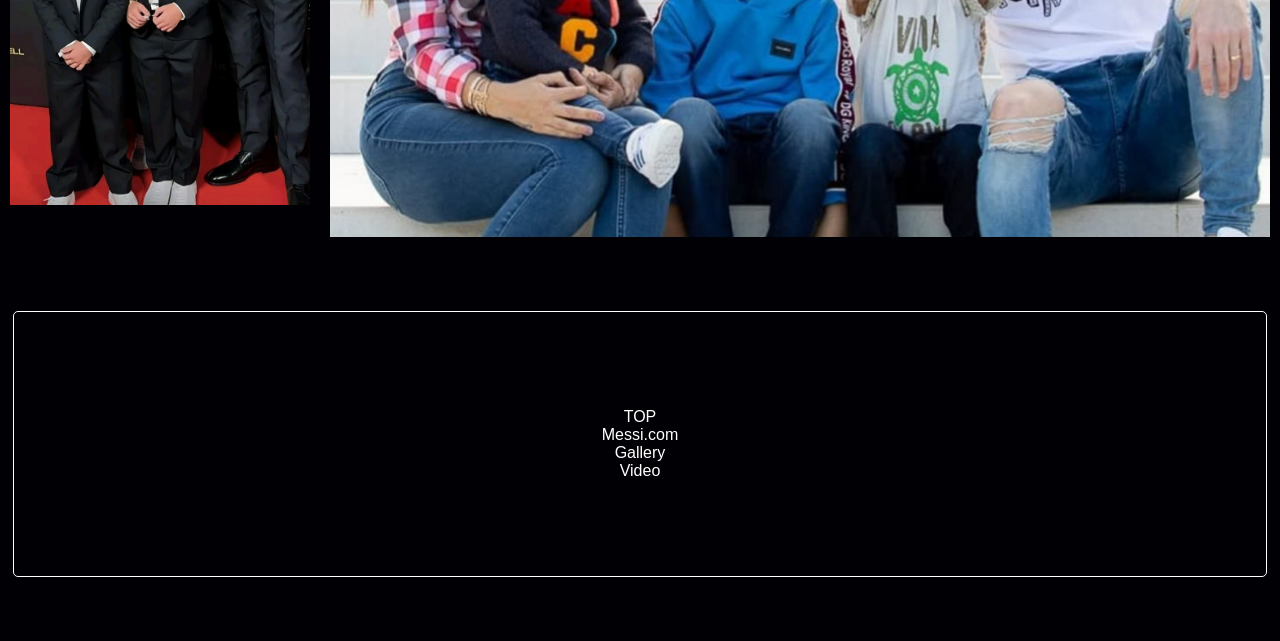
==== commit a7dc9681: "Merge branch 'main' into hegher" ====
--- a/Messi_site/index.html
+++ b/Messi_site/index.html
@@ -17,7 +17,7 @@
 
         <nav>
             <ul>
-                <li><a href="#">barcelona</a></li>
+                <li><a href="#">Barcelona</a></li>
                 <li><a href="#"> Paris Saint-Germain</a></li>
                 <li><a href="#">Inter Miami</a></li>
                 <li><a href="#">Argentina</a></li>
